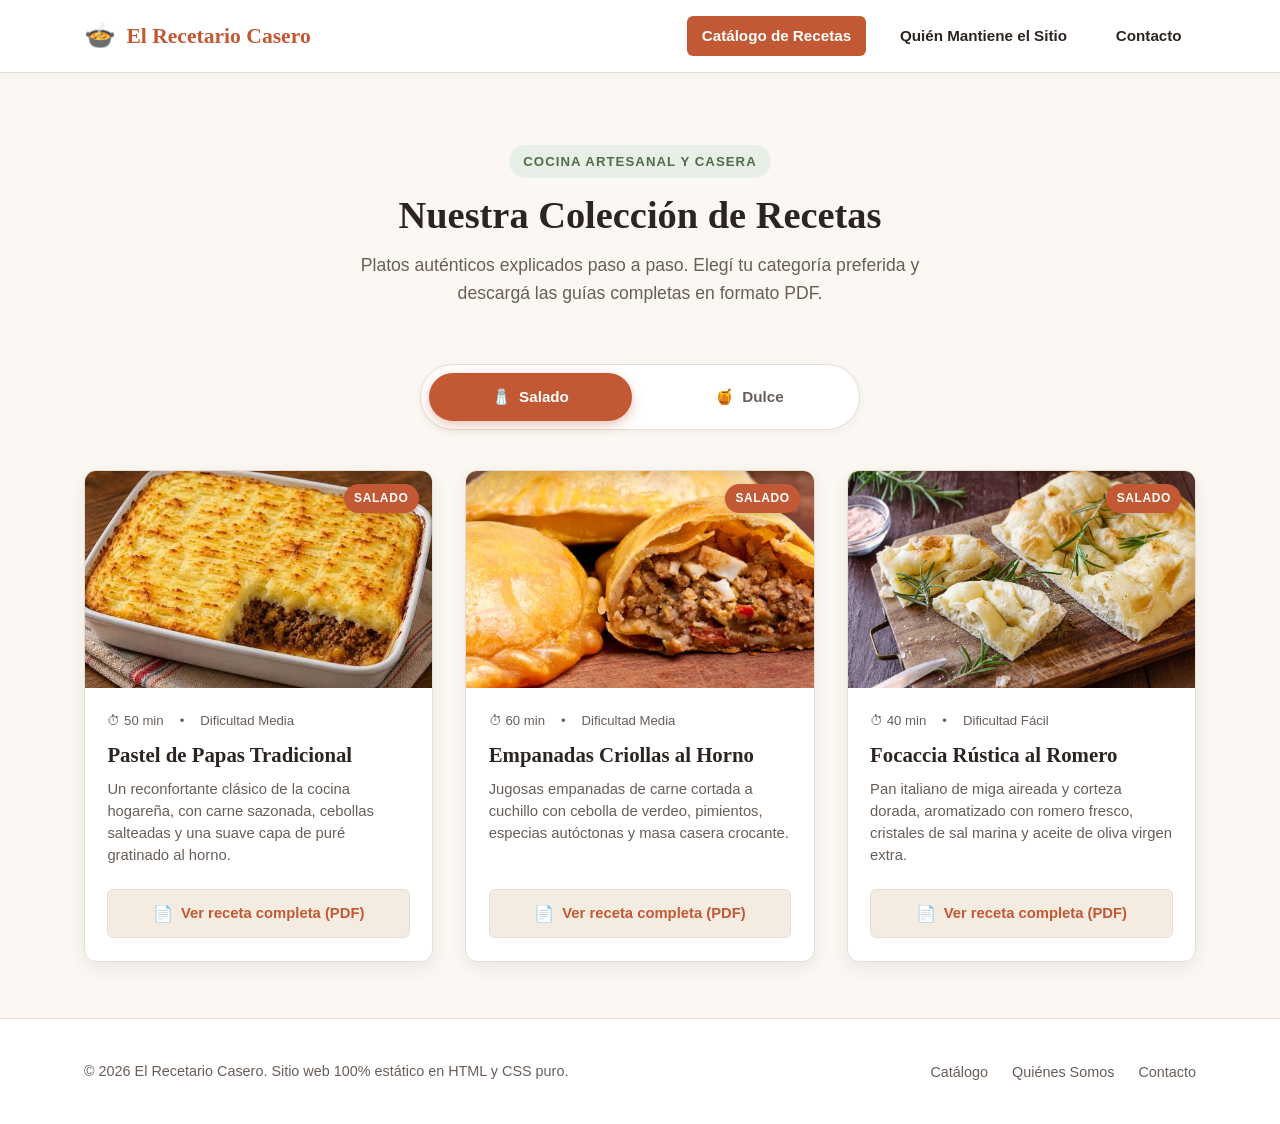
==== Actividad 1 Teoria/Antigravity/index.html @ 9c873324 "agrego pagina antigravity" ====
<!DOCTYPE html>
<html lang="es">
<head>
  <meta charset="UTF-8">
  <meta name="viewport" content="width=device-width, initial-scale=1.0">
  <title>El Recetario Casero | Catálogo de Recetas</title>
  <link rel="stylesheet" href="estilosIA.css">
</head>
<body>

  <!-- Barra de Navegación Principal -->
  <header class="cabecera-sitio">
    <div class="contenedor barra-navegacion">
      <a href="index.html" class="logo">
        <span class="logo-icono">🍲</span>
        <span>El Recetario Casero</span>
      </a>

      <!-- Mecanismo de menú responsive puro CSS sin JavaScript -->
      <input type="checkbox" id="nav-toggle" class="nav-checkbox" aria-label="Abrir menú de navegación">
      <label for="nav-toggle" class="nav-boton-hamburguesa" aria-label="Botón de menú">
        <span class="hamburguesa-linea"></span>
        <span class="hamburguesa-linea"></span>
        <span class="hamburguesa-linea"></span>
      </label>

      <ul class="menu-navegacion">
        <li><a href="index.html" class="enlace-nav activo">Catálogo de Recetas</a></li>
        <li><a href="quien-mantiene.html" class="enlace-nav">Quién Mantiene el Sitio</a></li>
        <li><a href="contacto.html" class="enlace-nav">Contacto</a></li>
      </ul>
    </div>
  </header>

  <!-- Contenido Principal -->
  <main class="contenido-principal">
    <div class="contenedor">

      <!-- Sección Hero -->
      <section class="hero">
        <span class="hero-etiqueta">Cocina Artesanal y Casera</span>
        <h1 class="hero-titulo">Nuestra Colección de Recetas</h1>
        <p class="hero-subtitulo">
          Platos auténticos explicados paso a paso. Elegí tu categoría preferida y descargá las guías completas en formato PDF.
        </p>
      </section>

      <!-- Catálogo con selector de categorías CSS puro -->
      <section class="seccion-catalogo">
        <!-- Radio inputs ocultos para controlar la categoría activa -->
        <input type="radio" name="categoria-filtro" id="radio-salado" class="filtro-radio" checked>
        <input type="radio" name="categoria-filtro" id="radio-dulce" class="filtro-radio">

        <!-- Barra de selector visual de categoría (Labels vinculados por for="") -->
        <div class="selector-categorias-barra" role="tablist" aria-label="Selector de categoría de recetas">
          <label for="radio-salado" class="filtro-etiqueta etiqueta-salado">
            <span>🧂</span> Salado
          </label>
          <label for="radio-dulce" class="filtro-etiqueta etiqueta-dulce">
            <span>🍯</span> Dulce
          </label>
        </div>

        <!-- Área de tarjetas de recetas -->
        <div class="area-recetas">

          <!-- Categoría 1: Salado -->
          <div class="grupo-recetas grupo-salado">
            <!-- Receta Salada 1 -->
            <article class="tarjeta-receta">
              <div class="tarjeta-figura">
                <img src="imagenes/salado/receta1.png" alt="Pastel de Papas Tradicional horneado" class="tarjeta-imagen">
                <span class="tarjeta-badge badge-salado">Salado</span>
              </div>
              <div class="tarjeta-cuerpo">
                <div class="tarjeta-metadatos">
                  <span>⏱ 50 min</span>
                  <span>•</span>
                  <span>Dificultad Media</span>
                </div>
                <h3 class="tarjeta-titulo">Pastel de Papas Tradicional</h3>
                <p class="tarjeta-descripcion">
                  Un reconfortante clásico de la cocina hogareña, con carne sazonada, cebollas salteadas y una suave capa de puré gratinado al horno.
                </p>
                <a href="recetarios/salado/receta1.pdf" class="boton-descarga-pdf" download="Pastel_de_Papas_Receta.pdf">
                  <span class="icono-pdf">📄</span> Ver receta completa (PDF)
                </a>
              </div>
            </article>

            <!-- Receta Salada 2 -->
            <article class="tarjeta-receta">
              <div class="tarjeta-figura">
                <img src="imagenes/salado/receta2.png" alt="Empanadas Criollas al Horno doradas" class="tarjeta-imagen">
                <span class="tarjeta-badge badge-salado">Salado</span>
              </div>
              <div class="tarjeta-cuerpo">
                <div class="tarjeta-metadatos">
                  <span>⏱ 60 min</span>
                  <span>•</span>
                  <span>Dificultad Media</span>
                </div>
                <h3 class="tarjeta-titulo">Empanadas Criollas al Horno</h3>
                <p class="tarjeta-descripcion">
                  Jugosas empanadas de carne cortada a cuchillo con cebolla de verdeo, pimientos, especias autóctonas y masa casera crocante.
                </p>
                <a href="recetarios/salado/receta2.pdf" class="boton-descarga-pdf" download="Empanadas_Criollas_Receta.pdf">
                  <span class="icono-pdf">📄</span> Ver receta completa (PDF)
                </a>
              </div>
            </article>

            <!-- Receta Salada 3 -->
            <article class="tarjeta-receta">
              <div class="tarjeta-figura">
                <img src="imagenes/salado/receta3.png" alt="Focaccia Rústica al Romero recién horneada" class="tarjeta-imagen">
                <span class="tarjeta-badge badge-salado">Salado</span>
              </div>
              <div class="tarjeta-cuerpo">
                <div class="tarjeta-metadatos">
                  <span>⏱ 40 min</span>
                  <span>•</span>
                  <span>Dificultad Fácil</span>
                </div>
                <h3 class="tarjeta-titulo">Focaccia Rústica al Romero</h3>
                <p class="tarjeta-descripcion">
                  Pan italiano de miga aireada y corteza dorada, aromatizado con romero fresco, cristales de sal marina y aceite de oliva virgen extra.
                </p>
                <a href="recetarios/salado/receta3.pdf" class="boton-descarga-pdf" download="Focaccia_Romero_Receta.pdf">
                  <span class="icono-pdf">📄</span> Ver receta completa (PDF)
                </a>
              </div>
            </article>
          </div>

          <!-- Categoría 2: Dulce -->
          <div class="grupo-recetas grupo-dulce">
            <!-- Receta Dulce 1 -->
            <article class="tarjeta-receta">
              <div class="tarjeta-figura">
                <img src="imagenes/dulce/receta1.png" alt="Tarta de Manzana Casera con canela" class="tarjeta-imagen">
                <span class="tarjeta-badge badge-dulce">Dulce</span>
              </div>
              <div class="tarjeta-cuerpo">
                <div class="tarjeta-metadatos">
                  <span>⏱ 45 min</span>
                  <span>•</span>
                  <span>Dificultad Fácil</span>
                </div>
                <h3 class="tarjeta-titulo">Tarta de Manzana Casera</h3>
                <p class="tarjeta-descripcion">
                  Base quebrada crujiente rellena con láminas de manzana tierna, perfumada con canela en polvo y un suave brillo de almíbar.
                </p>
                <a href="recetarios/dulce/receta1.pdf" class="boton-descarga-pdf" download="Tarta_de_Manzana_Receta.pdf">
                  <span class="icono-pdf">📄</span> Ver receta completa (PDF)
                </a>
              </div>
            </article>

            <!-- Receta Dulce 2 -->
            <article class="tarjeta-receta">
              <div class="tarjeta-figura">
                <img src="imagenes/dulce/receta2.png" alt="Volcán de Chocolate Belga fundente" class="tarjeta-imagen">
                <span class="tarjeta-badge badge-dulce">Dulce</span>
              </div>
              <div class="tarjeta-cuerpo">
                <div class="tarjeta-metadatos">
                  <span>⏱ 25 min</span>
                  <span>•</span>
                  <span>Dificultad Alta</span>
                </div>
                <h3 class="tarjeta-titulo">Volcán de Chocolate Belga</h3>
                <p class="tarjeta-descripcion">
                  Postre gourmet de exterior esponjoso y centro líquido tibio de chocolate amargo 70%. El deleite definitivo para los amantes del cacao.
                </p>
                <a href="recetarios/dulce/receta2.pdf" class="boton-descarga-pdf" download="Volcan_de_Chocolate_Receta.pdf">
                  <span class="icono-pdf">📄</span> Ver receta completa (PDF)
                </a>
              </div>
            </article>

            <!-- Receta Dulce 3 -->
            <article class="tarjeta-receta">
              <div class="tarjeta-figura">
                <img src="imagenes/dulce/receta3.png" alt="Alfajores Clásicos de Maicena con dulce de leche" class="tarjeta-imagen">
                <span class="tarjeta-badge badge-dulce">Dulce</span>
              </div>
              <div class="tarjeta-cuerpo">
                <div class="tarjeta-metadatos">
                  <span>⏱ 35 min</span>
                  <span>•</span>
                  <span>Dificultad Fácil</span>
                </div>
                <h3 class="tarjeta-titulo">Alfajores Clásicos de Maicena</h3>
                <p class="tarjeta-descripcion">
                  Tapas suaves que se deshacen en la boca, unidas por una generosa porción de dulce de leche repostero y rebozadas en coco rallado.
                </p>
                <a href="recetarios/dulce/receta3.pdf" class="boton-descarga-pdf" download="Alfajores_Maicena_Receta.pdf">
                  <span class="icono-pdf">📄</span> Ver receta completa (PDF)
                </a>
              </div>
            </article>
          </div>

        </div>
      </section>

    </div>
  </main>

  <!-- Pie de Página -->
  <footer class="pie-pagina">
    <div class="contenedor pie-contenido">
      <p class="pie-texto">&copy; 2026 El Recetario Casero. Sitio web 100% estático en HTML y CSS puro.</p>
      <ul class="pie-enlaces">
        <li><a href="index.html">Catálogo</a></li>
        <li><a href="quien-mantiene.html">Quiénes Somos</a></li>
        <li><a href="contacto.html">Contacto</a></li>
      </ul>
    </div>
  </footer>

</body>
</html>
---- Actividad 1 Teoria/Antigravity/estilosIA.css ----
/* ==========================================================================
   estilosIA.css
   Hoja de estilos centralizada para el sitio web estático "El Recetario Casero"
   Diseño cálido, accesible, 100% responsivo y sin JavaScript.
   ========================================================================== */

/* --------------------------------------------------------------------------
   1. Variables y Paleta de Colores Gastronómica
   -------------------------------------------------------------------------- */
:root {
  /* Paleta cálida de cocina */
  --color-primario: #C25934;        /* Terracota cálido */
  --color-primario-hover: #A34320;  /* Terracota oscuro */
  --color-secundario: #4F6D48;      /* Verde oliva campestre */
  --color-secundario-hover: #3A5435;/* Verde oliva oscuro */
  --color-acento: #D9822B;          /* Ocre dorado */
  
  /* Tonos neutros y fondos */
  --color-fondo: #FBF8F3;           /* Crema suave y cálido */
  --color-superficie: #FFFFFF;      /* Blanco puro para tarjetas */
  --color-superficie-alt: #F4ECE1;  /* Crema tostado para contrastes */
  
  /* Textos y bordes */
  --color-texto: #2C2420;           /* Café carbón para texto principal */
  --color-texto-suave: #695E57;     /* Tono tierra medio para descripciones */
  --color-borde: #E7DDD2;           /* Tono tierra suave para bordes */
  --color-borde-fuerte: #D1C0AF;    /* Borde más marcado */
  
  /* Sombras suaves */
  --sombra-sutil: 0 2px 8px rgba(44, 36, 32, 0.05);
  --sombra-tarjeta: 0 6px 18px rgba(44, 36, 32, 0.08);
  --sombra-hover: 0 10px 25px rgba(44, 36, 32, 0.13);
  
  /* Tipografías seguras del sistema */
  --fuente-titulos: Georgia, 'Times New Roman', Cambria, serif;
  --fuente-cuerpo: 'Segoe UI', -apple-system, BlinkMacSystemFont, Roboto, Helvetica, Arial, sans-serif;
  
  /* Bordes redondeados */
  --radio-pequeno: 6px;
  --radio-medio: 12px;
  --radio-grande: 20px;
  --radio-redondo: 9999px;
  
  /* Transiciones */
  --transicion-rapida: 0.2s ease;
  --transicion-media: 0.35s ease;
}

/* --------------------------------------------------------------------------
   2. Reseteo y Estilos Base
   -------------------------------------------------------------------------- */
*, *::before, *::after {
  box-sizing: border-box;
  margin: 0;
  padding: 0;
}

html {
  font-size: 16px;
  scroll-behavior: smooth;
}

body {
  font-family: var(--fuente-cuerpo);
  background-color: var(--color-fondo);
  color: var(--color-texto);
  line-height: 1.6;
  min-height: 100vh;
  display: flex;
  flex-direction: column;
}

img {
  max-width: 100%;
  height: auto;
  display: block;
}

a {
  color: var(--color-primario);
  text-decoration: none;
  transition: color var(--transicion-rapida);
}

a:hover, a:focus {
  color: var(--color-primario-hover);
}

/* --------------------------------------------------------------------------
   3. Contenedores y Estructura Principal
   -------------------------------------------------------------------------- */
.contenedor {
  width: 100%;
  max-width: 1160px;
  margin-left: auto;
  margin-right: auto;
  padding-left: 1.5rem;
  padding-right: 1.5rem;
}

.contenido-principal {
  flex: 1 0 auto;
  padding-top: 2rem;
  padding-bottom: 3.5rem;
}

/* --------------------------------------------------------------------------
   4. Barra de Navegación Responsiva (CSS Puro sin JS)
   -------------------------------------------------------------------------- */
.cabecera-sitio {
  background-color: var(--color-superficie);
  border-bottom: 1px solid var(--color-borde);
  position: sticky;
  top: 0;
  z-index: 1000;
  box-shadow: var(--sombra-sutil);
}

.barra-navegacion {
  display: flex;
  align-items: center;
  justify-content: space-between;
  padding-top: 1rem;
  padding-bottom: 1rem;
}

/* Logo de marca */
.logo {
  display: flex;
  align-items: center;
  gap: 0.65rem;
  font-family: var(--fuente-titulos);
  font-size: 1.35rem;
  font-weight: 700;
  color: var(--color-primario);
}

.logo:hover {
  color: var(--color-primario-hover);
}

.logo-icono {
  font-size: 1.6rem;
  line-height: 1;
}

/* Menú de enlaces */
.menu-navegacion {
  display: flex;
  list-style: none;
  align-items: center;
  gap: 1.25rem;
}

.enlace-nav {
  display: inline-block;
  font-size: 0.95rem;
  font-weight: 600;
  color: var(--color-texto);
  padding: 0.5rem 0.9rem;
  border-radius: var(--radio-pequeno);
  transition: background-color var(--transicion-rapida), color var(--transicion-rapida);
}

.enlace-nav:hover {
  background-color: var(--color-superficie-alt);
  color: var(--color-primario);
}

.enlace-nav.activo {
  background-color: var(--color-primario);
  color: #FFFFFF;
}

/* Input checkbox oculto para menú hamburguesa móvil */
.nav-checkbox {
  position: absolute;
  top: -9999px;
  left: -9999px;
  opacity: 0;
  pointer-events: none;
}

/* Botón hamburguesa visible solo en pantallas pequeñas */
.nav-boton-hamburguesa {
  display: none;
  cursor: pointer;
  padding: 0.5rem;
  flex-direction: column;
  justify-content: space-between;
  width: 2.2rem;
  height: 1.7rem;
  border-radius: var(--radio-pequeno);
}

.hamburguesa-linea {
  display: block;
  height: 3px;
  width: 100%;
  background-color: var(--color-texto);
  border-radius: 2px;
  transition: transform var(--transicion-media), opacity var(--transicion-media);
}

/* --------------------------------------------------------------------------
   5. Hero / Encabezado de Página
   -------------------------------------------------------------------------- */
.hero {
  text-align: center;
  padding: 2.5rem 1rem 1.5rem;
  margin-bottom: 2rem;
}

.hero-etiqueta {
  display: inline-block;
  font-size: 0.825rem;
  font-weight: 700;
  letter-spacing: 0.08em;
  text-transform: uppercase;
  color: var(--color-secundario);
  background-color: #E8EFE6;
  padding: 0.35rem 0.9rem;
  border-radius: var(--radio-redondo);
  margin-bottom: 0.85rem;
}

.hero-titulo {
  font-family: var(--fuente-titulos);
  font-size: 2.4rem;
  font-weight: 700;
  color: var(--color-texto);
  margin-bottom: 0.75rem;
  line-height: 1.25;
}

.hero-subtitulo {
  font-size: 1.1rem;
  color: var(--color-texto-suave);
  max-width: 620px;
  margin-left: auto;
  margin-right: auto;
}

/* --------------------------------------------------------------------------
   6. Selector de Categorías Estático (CSS PURO con Radio + :checked)
   -------------------------------------------------------------------------- */
.seccion-catalogo {
  margin-top: 1rem;
}

/* Ocultamos los radio inputs de forma accesible para la pantalla */
.filtro-radio {
  position: absolute;
  top: -9999px;
  left: -9999px;
  opacity: 0;
  pointer-events: none;
}

/* Barra que contiene las etiquetas/botones de filtro */
.selector-categorias-barra {
  display: flex;
  justify-content: center;
  align-items: center;
  gap: 1rem;
  margin-bottom: 2.5rem;
  padding: 0.5rem;
  background-color: var(--color-superficie);
  border: 1px solid var(--color-borde);
  border-radius: var(--radio-redondo);
  max-width: 440px;
  margin-left: auto;
  margin-right: auto;
  box-shadow: var(--sombra-sutil);
}

.filtro-etiqueta {
  flex: 1;
  text-align: center;
  display: inline-flex;
  align-items: center;
  justify-content: center;
  gap: 0.5rem;
  padding: 0.75rem 1.4rem;
  font-size: 0.95rem;
  font-weight: 600;
  color: var(--color-texto-suave);
  background-color: transparent;
  border-radius: var(--radio-redondo);
  cursor: pointer;
  user-select: none;
  transition: all var(--transicion-media);
}

.filtro-etiqueta:hover {
  color: var(--color-primario);
  background-color: var(--color-superficie-alt);
}

/* Estado activo según radio button :checked mediante combinador hermano (~) */
#radio-salado:checked ~ .selector-categorias-barra .etiqueta-salado {
  background-color: var(--color-primario);
  color: #FFFFFF;
  box-shadow: 0 4px 12px rgba(194, 89, 52, 0.35);
}

#radio-dulce:checked ~ .selector-categorias-barra .etiqueta-dulce {
  background-color: var(--color-primario);
  color: #FFFFFF;
  box-shadow: 0 4px 12px rgba(194, 89, 52, 0.35);
}

/* Visibilidad de los grupos de recetas según el radio :checked */
#radio-salado:checked ~ .area-recetas .grupo-salado {
  display: grid;
  animation: aparecerRecetas 0.4s ease forwards;
}

#radio-salado:checked ~ .area-recetas .grupo-dulce {
  display: none;
}

#radio-dulce:checked ~ .area-recetas .grupo-salado {
  display: none;
}

#radio-dulce:checked ~ .area-recetas .grupo-dulce {
  display: grid;
  animation: aparecerRecetas 0.4s ease forwards;
}

@keyframes aparecerRecetas {
  from {
    opacity: 0;
    transform: translateY(8px);
  }
  to {
    opacity: 1;
    transform: translateY(0);
  }
}

/* --------------------------------------------------------------------------
   7. Grilla y Tarjetas de Recetas
   -------------------------------------------------------------------------- */
.grupo-recetas {
  display: grid;
  grid-template-columns: repeat(3, 1fr);
  gap: 2rem;
}

.tarjeta-receta {
  background-color: var(--color-superficie);
  border: 1px solid var(--color-borde);
  border-radius: var(--radio-medio);
  overflow: hidden;
  box-shadow: var(--sombra-tarjeta);
  display: flex;
  flex-direction: column;
  transition: transform var(--transicion-media), box-shadow var(--transicion-media), border-color var(--transicion-media);
}

.tarjeta-receta:hover {
  transform: translateY(-5px);
  box-shadow: var(--sombra-hover);
  border-color: var(--color-borde-fuerte);
}

/* Cabecera de la tarjeta con imagen */
.tarjeta-figura {
  position: relative;
  width: 100%;
  aspect-ratio: 16 / 10;
  overflow: hidden;
  background-color: var(--color-superficie-alt);
}

.tarjeta-imagen {
  width: 100%;
  height: 100%;
  object-fit: cover;
  transition: transform var(--transicion-media);
}

.tarjeta-receta:hover .tarjeta-imagen {
  transform: scale(1.04);
}

.tarjeta-badge {
  position: absolute;
  top: 0.85rem;
  right: 0.85rem;
  font-size: 0.75rem;
  font-weight: 700;
  text-transform: uppercase;
  letter-spacing: 0.05em;
  padding: 0.3rem 0.65rem;
  border-radius: var(--radio-redondo);
  box-shadow: 0 2px 6px rgba(0,0,0,0.15);
}

.badge-salado {
  background-color: var(--color-primario);
  color: #FFFFFF;
}

.badge-dulce {
  background-color: var(--color-secundario);
  color: #FFFFFF;
}

/* Contenido de la tarjeta */
.tarjeta-cuerpo {
  padding: 1.4rem;
  display: flex;
  flex-direction: column;
  flex-grow: 1;
}

.tarjeta-metadatos {
  display: flex;
  align-items: center;
  gap: 1rem;
  font-size: 0.825rem;
  color: var(--color-texto-suave);
  margin-bottom: 0.6rem;
}

.tarjeta-titulo {
  font-family: var(--fuente-titulos);
  font-size: 1.3rem;
  font-weight: 700;
  color: var(--color-texto);
  line-height: 1.3;
  margin-bottom: 0.6rem;
}

.tarjeta-descripcion {
  font-size: 0.925rem;
  color: var(--color-texto-suave);
  margin-bottom: 1.4rem;
  flex-grow: 1;
  line-height: 1.5;
}

/* Enlace a PDF con atributo download */
.boton-descarga-pdf {
  display: inline-flex;
  align-items: center;
  justify-content: center;
  gap: 0.5rem;
  width: 100%;
  padding: 0.75rem 1rem;
  background-color: var(--color-superficie-alt);
  color: var(--color-primario);
  border: 1px solid var(--color-borde);
  border-radius: var(--radio-pequeno);
  font-size: 0.925rem;
  font-weight: 600;
  text-align: center;
  transition: all var(--transicion-rapida);
}

.boton-descarga-pdf:hover {
  background-color: var(--color-primario);
  border-color: var(--color-primario);
  color: #FFFFFF;
}

.icono-pdf {
  font-size: 1rem;
  line-height: 1;
}

/* --------------------------------------------------------------------------
   8. Página: Quién Mantiene el Sitio (quien-mantiene.html)
   -------------------------------------------------------------------------- */
.perfil-contenedor {
  background-color: var(--color-superficie);
  border: 1px solid var(--color-borde);
  border-radius: var(--radio-grande);
  padding: 3rem;
  box-shadow: var(--sombra-tarjeta);
  max-width: 880px;
  margin-left: auto;
  margin-right: auto;
}

.perfil-cabecera {
  display: flex;
  align-items: center;
  gap: 2.2rem;
  margin-bottom: 2.5rem;
  padding-bottom: 2rem;
  border-bottom: 1px solid var(--color-borde);
}

.perfil-avatar-recuadro {
  width: 130px;
  height: 130px;
  min-width: 130px;
  border-radius: 50%;
  background: linear-gradient(135deg, var(--color-primario), var(--color-acento));
  display: flex;
  align-items: center;
  justify-content: center;
  font-size: 4rem;
  color: #FFFFFF;
  box-shadow: var(--sombra-tarjeta);
  border: 4px solid var(--color-superficie-alt);
}

.perfil-datos h2 {
  font-family: var(--fuente-titulos);
  font-size: 1.85rem;
  color: var(--color-texto);
  margin-bottom: 0.35rem;
}

.perfil-rol {
  font-size: 1.05rem;
  font-weight: 600;
  color: var(--color-secundario);
  margin-bottom: 0.75rem;
}

.perfil-tags {
  display: flex;
  flex-wrap: wrap;
  gap: 0.5rem;
}

.perfil-tag {
  font-size: 0.8rem;
  background-color: var(--color-superficie-alt);
  color: var(--color-texto-suave);
  padding: 0.25rem 0.65rem;
  border-radius: var(--radio-redondo);
  border: 1px solid var(--color-borde);
}

.perfil-bloque {
  margin-bottom: 2rem;
}

.perfil-bloque:last-child {
  margin-bottom: 0;
}

.perfil-bloque h3 {
  font-family: var(--fuente-titulos);
  font-size: 1.3rem;
  color: var(--color-texto);
  margin-bottom: 0.75rem;
  display: flex;
  align-items: center;
  gap: 0.5rem;
}

.perfil-bloque p {
  color: var(--color-texto-suave);
  line-height: 1.7;
  margin-bottom: 0.75rem;
}

.perfil-contacto-items {
  list-style: none;
  display: grid;
  grid-template-columns: repeat(2, 1fr);
  gap: 1rem;
  margin-top: 1rem;
}

.perfil-item-contacto {
  background-color: var(--color-superficie-alt);
  padding: 0.85rem 1.15rem;
  border-radius: var(--radio-pequeno);
  border: 1px solid var(--color-borde);
  display: flex;
  flex-direction: column;
}

.perfil-item-contacto strong {
  font-size: 0.8rem;
  text-transform: uppercase;
  color: var(--color-texto-suave);
  margin-bottom: 0.2rem;
}

.perfil-item-contacto span, .perfil-item-contacto a {
  font-size: 0.95rem;
  font-weight: 600;
}

/* --------------------------------------------------------------------------
   9. Página: Contacto (contacto.html)
   -------------------------------------------------------------------------- */
.contacto-grid {
  display: grid;
  grid-template-columns: 1.2fr 0.8fr;
  gap: 2.5rem;
  max-width: 960px;
  margin-left: auto;
  margin-right: auto;
}

.formulario-contenedor {
  background-color: var(--color-superficie);
  border: 1px solid var(--color-borde);
  border-radius: var(--radio-grande);
  padding: 2.5rem;
  box-shadow: var(--sombra-tarjeta);
}

.formulario-encabezado {
  margin-bottom: 1.75rem;
}

.formulario-encabezado h2 {
  font-family: var(--fuente-titulos);
  font-size: 1.6rem;
  color: var(--color-texto);
  margin-bottom: 0.4rem;
}

.formulario-encabezado p {
  font-size: 0.95rem;
  color: var(--color-texto-suave);
}

.formulario-grupo {
  margin-bottom: 1.35rem;
}

.formulario-etiqueta {
  display: block;
  font-size: 0.875rem;
  font-weight: 600;
  color: var(--color-texto);
  margin-bottom: 0.4rem;
}

.formulario-input,
.formulario-textarea {
  width: 100%;
  padding: 0.8rem 1rem;
  font-family: var(--fuente-cuerpo);
  font-size: 0.95rem;
  color: var(--color-texto);
  background-color: #FFFFFF;
  border: 1px solid var(--color-borde-fuerte);
  border-radius: var(--radio-pequeno);
  transition: border-color var(--transicion-rapida), box-shadow var(--transicion-rapida);
}

.formulario-input:focus,
.formulario-textarea:focus {
  outline: none;
  border-color: var(--color-primario);
  box-shadow: 0 0 0 3px rgba(194, 89, 52, 0.15);
}

.formulario-textarea {
  resize: vertical;
  min-height: 120px;
}

.formulario-boton {
  display: inline-flex;
  align-items: center;
  justify-content: center;
  gap: 0.5rem;
  width: 100%;
  padding: 0.9rem 1.5rem;
  background-color: var(--color-primario);
  color: #FFFFFF;
  border: none;
  border-radius: var(--radio-pequeno);
  font-family: var(--fuente-cuerpo);
  font-size: 1rem;
  font-weight: 600;
  cursor: pointer;
  box-shadow: 0 4px 12px rgba(194, 89, 52, 0.25);
  transition: background-color var(--transicion-rapida), transform var(--transicion-rapida);
}

.formulario-boton:hover {
  background-color: var(--color-primario-hover);
  transform: translateY(-2px);
}

.contacto-info-lateral {
  background-color: var(--color-superficie);
  border: 1px solid var(--color-borde);
  border-radius: var(--radio-grande);
  padding: 2.5rem;
  box-shadow: var(--sombra-tarjeta);
  height: fit-content;
}

.info-bloque {
  margin-bottom: 1.8rem;
}

.info-bloque:last-child {
  margin-bottom: 0;
}

.info-bloque h3 {
  font-family: var(--fuente-titulos);
  font-size: 1.2rem;
  color: var(--color-texto);
  margin-bottom: 0.6rem;
  display: flex;
  align-items: center;
  gap: 0.5rem;
}

.info-bloque p {
  font-size: 0.925rem;
  color: var(--color-texto-suave);
  line-height: 1.6;
}

/* --------------------------------------------------------------------------
   10. Pie de Página (Footer)
   -------------------------------------------------------------------------- */
.pie-pagina {
  background-color: var(--color-superficie);
  border-top: 1px solid var(--color-borde);
  padding: 2.5rem 0;
  margin-top: auto;
}

.pie-contenido {
  display: flex;
  align-items: center;
  justify-content: space-between;
  flex-wrap: wrap;
  gap: 1.5rem;
}

.pie-texto {
  font-size: 0.9rem;
  color: var(--color-texto-suave);
}

.pie-enlaces {
  display: flex;
  list-style: none;
  gap: 1.5rem;
}

.pie-enlaces a {
  font-size: 0.9rem;
  font-weight: 500;
  color: var(--color-texto-suave);
}

.pie-enlaces a:hover {
  color: var(--color-primario);
}

/* --------------------------------------------------------------------------
   11. Responsividad y Media Queries (Breakpoints)
   -------------------------------------------------------------------------- */

/* Breakpoint 1: Tablets y Pantallas Medianas (<= 992px) */
@media (max-width: 992px) {
  .grupo-recetas {
    grid-template-columns: repeat(2, 1fr);
    gap: 1.5rem;
  }
  
  .contacto-grid {
    grid-template-columns: 1fr;
    gap: 2rem;
  }
  
  .perfil-contenedor {
    padding: 2rem;
  }
}

/* Breakpoint 2: Dispositivos Móviles (<= 768px) */
@media (max-width: 768px) {
  .hero-titulo {
    font-size: 1.9rem;
  }

  .hero-subtitulo {
    font-size: 1rem;
  }

  /* Menú Hamburguesa Responsivo sin JS */
  .nav-boton-hamburguesa {
    display: flex;
  }

  .menu-navegacion {
    position: absolute;
    top: 100%;
    left: 0;
    width: 100%;
    background-color: var(--color-superficie);
    border-bottom: 2px solid var(--color-borde);
    flex-direction: column;
    align-items: stretch;
    gap: 0;
    padding: 0;
    max-height: 0;
    overflow: hidden;
    opacity: 0;
    box-shadow: 0 10px 15px rgba(0,0,0,0.06);
    transition: max-height var(--transicion-media), opacity var(--transicion-media), padding var(--transicion-media);
  }

  .menu-navegacion li {
    border-bottom: 1px solid var(--color-borde);
  }

  .menu-navegacion li:last-child {
    border-bottom: none;
  }

  .enlace-nav {
    display: block;
    padding: 1rem 1.5rem;
    border-radius: 0;
  }

  /* Al marcar el checkbox, mostramos el menú móvil */
  .nav-checkbox:checked ~ .menu-navegacion {
    max-height: 250px;
    opacity: 1;
    padding: 0.5rem 0;
  }

  /* Animación de las barras del botón hamburguesa */
  .nav-checkbox:checked ~ .nav-boton-hamburguesa .hamburguesa-linea:nth-child(1) {
    transform: translateY(7px) rotate(45deg);
  }

  .nav-checkbox:checked ~ .nav-boton-hamburguesa .hamburguesa-linea:nth-child(2) {
    opacity: 0;
  }

  .nav-checkbox:checked ~ .nav-boton-hamburguesa .hamburguesa-linea:nth-child(3) {
    transform: translateY(-7px) rotate(-45deg);
  }

  /* Quién mantiene en móvil */
  .perfil-cabecera {
    flex-direction: column;
    text-align: center;
    gap: 1.2rem;
  }

  .perfil-contacto-items {
    grid-template-columns: 1fr;
  }

  .pie-contenido {
    flex-direction: column;
    text-align: center;
  }

  .pie-enlaces {
    justify-content: center;
  }
}

/* Breakpoint 3: Pantallas Móviles Pequeñas (<= 520px) */
@media (max-width: 520px) {
  .grupo-recetas {
    grid-template-columns: 1fr;
  }

  .selector-categorias-barra {
    flex-direction: column;
    border-radius: var(--radio-medio);
    gap: 0.5rem;
    width: 100%;
  }

  .filtro-etiqueta {
    width: 100%;
    border-radius: var(--radio-pequeno);
  }

  .formulario-contenedor,
  .contacto-info-lateral,
  .perfil-contenedor {
    padding: 1.5rem 1.2rem;
  }
}
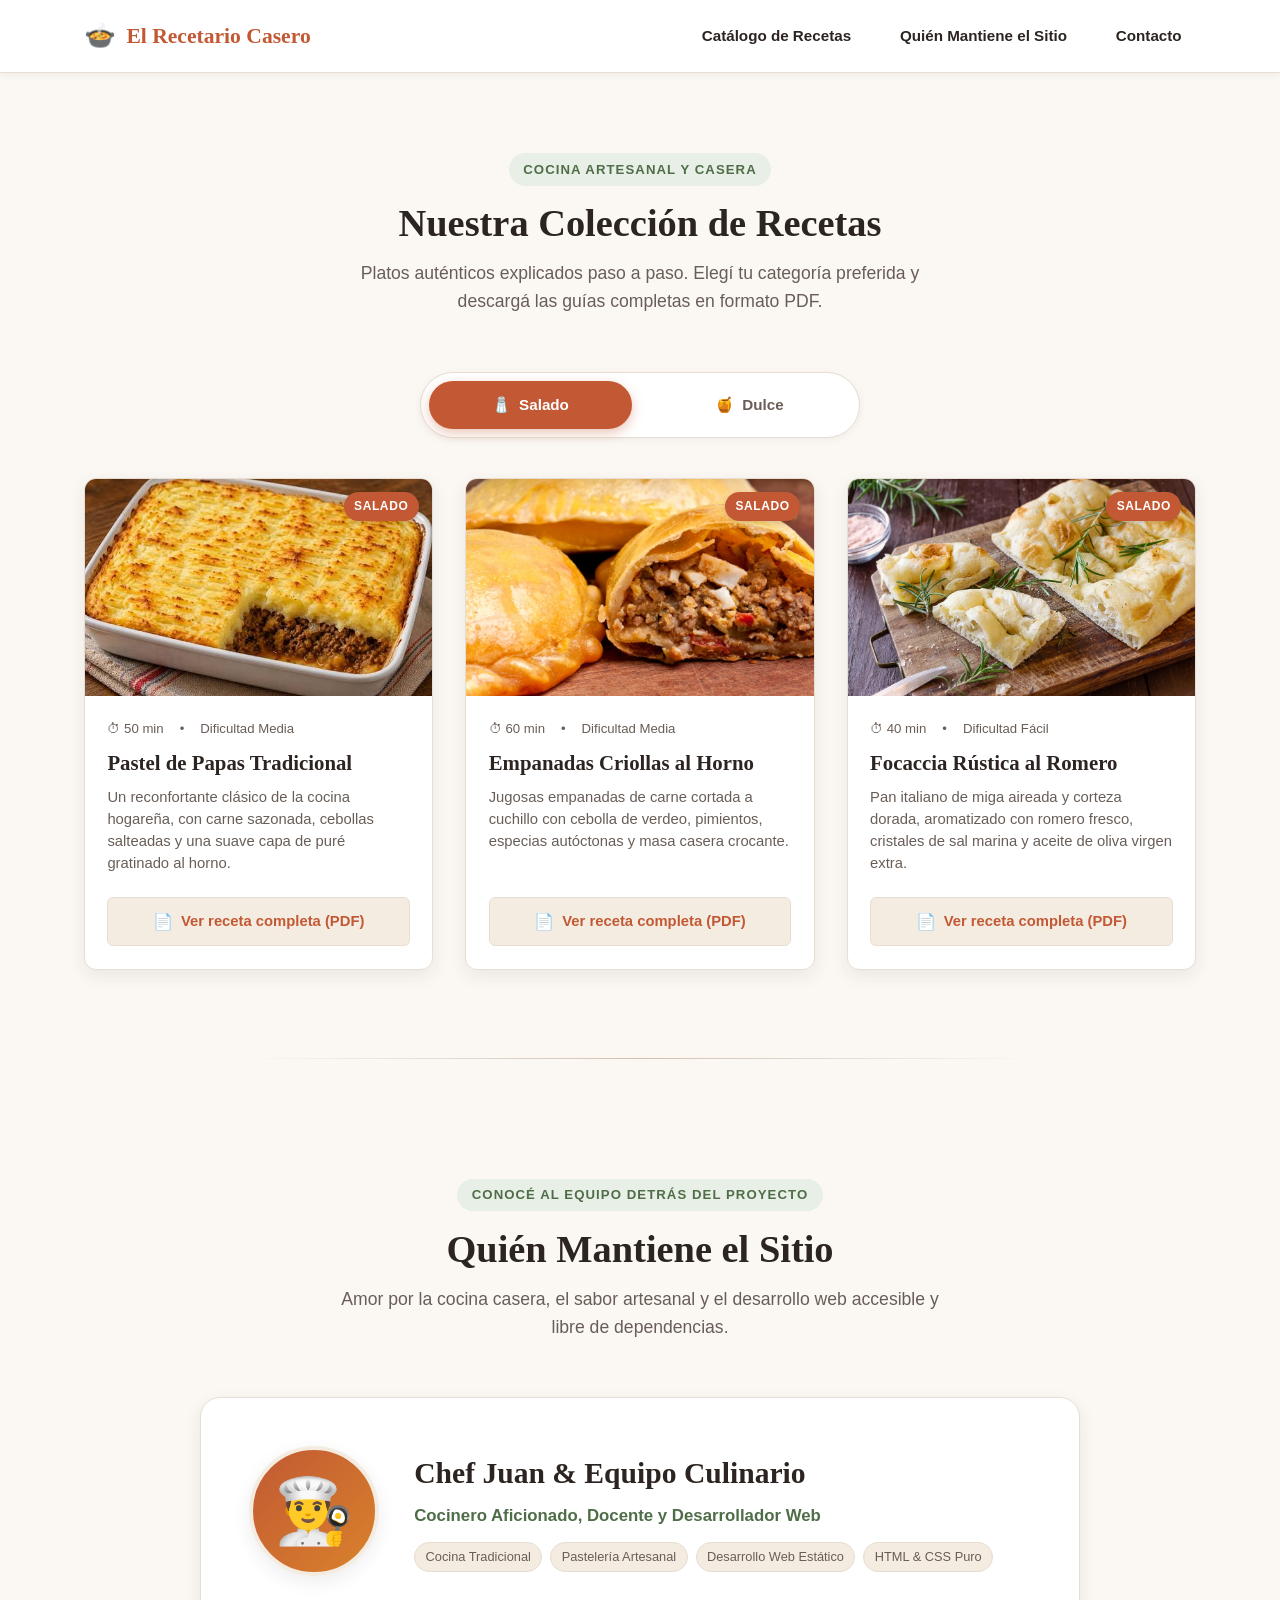
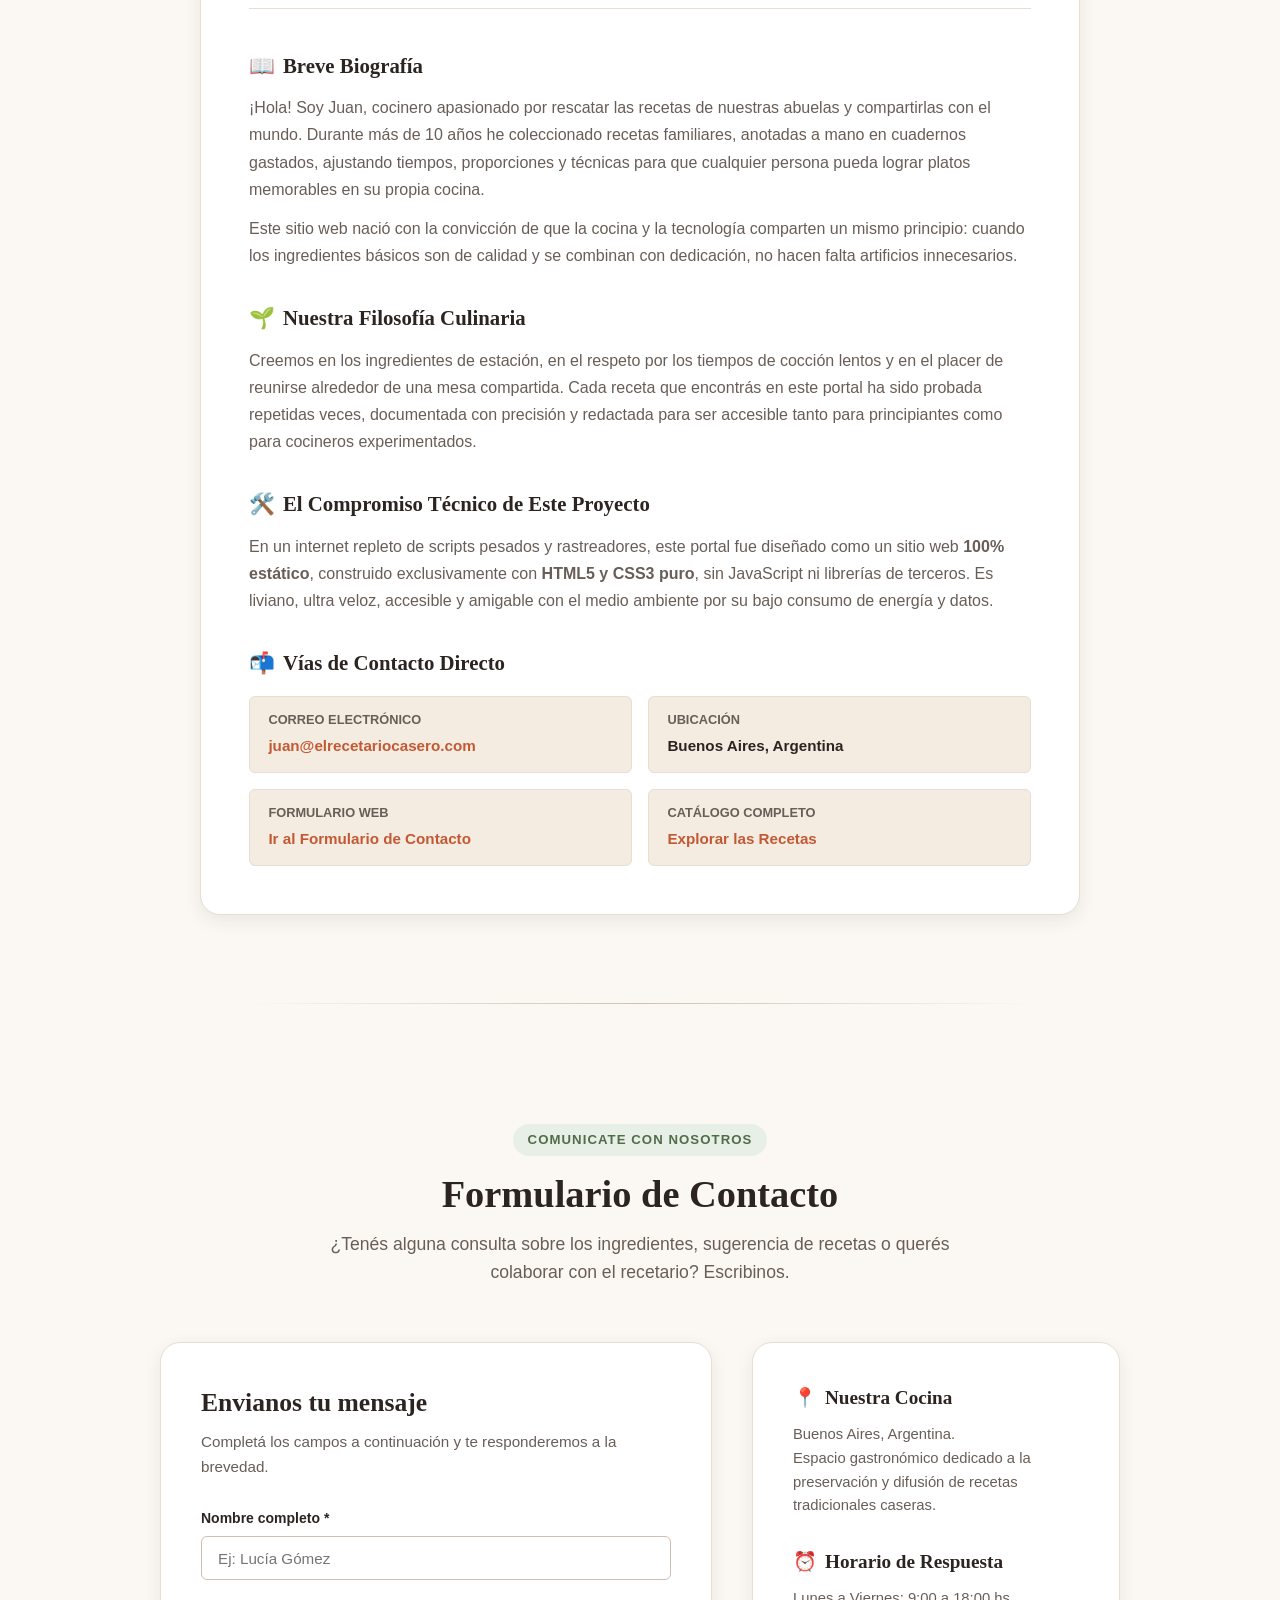
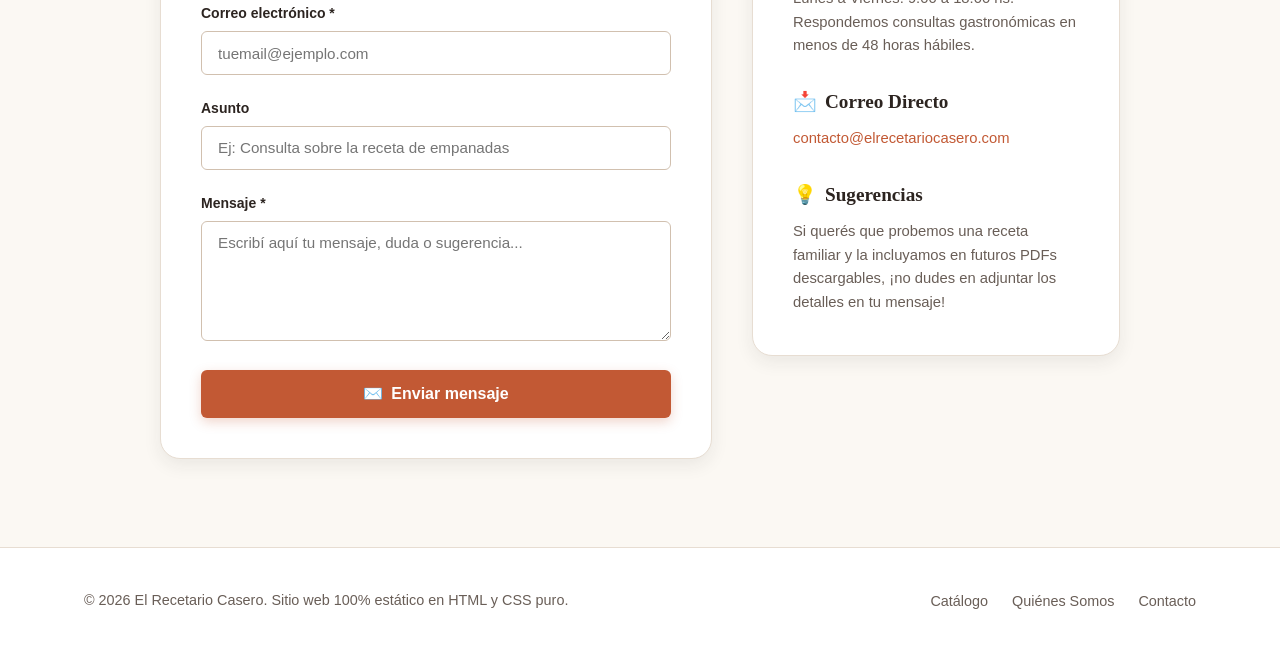
==== commit f96befad: "unifico los html de antigravity" ====
--- a/Actividad 1 Teoria/Antigravity/index.html
+++ b/Actividad 1 Teoria/Antigravity/index.html
@@ -3,7 +3,7 @@
 <head>
   <meta charset="UTF-8">
   <meta name="viewport" content="width=device-width, initial-scale=1.0">
-  <title>El Recetario Casero | Catálogo de Recetas</title>
+  <title>El Recetario Casero | Recetas, Quiénes Somos y Contacto</title>
   <link rel="stylesheet" href="estilosIA.css">
 </head>
 <body>
@@ -11,7 +11,7 @@
   <!-- Barra de Navegación Principal -->
   <header class="cabecera-sitio">
     <div class="contenedor barra-navegacion">
-      <a href="index.html" class="logo">
+      <a href="#recetas" class="logo">
         <span class="logo-icono">🍲</span>
         <span>El Recetario Casero</span>
       </a>
@@ -25,9 +25,9 @@
       </label>
 
       <ul class="menu-navegacion">
-        <li><a href="index.html" class="enlace-nav activo">Catálogo de Recetas</a></li>
-        <li><a href="quien-mantiene.html" class="enlace-nav">Quién Mantiene el Sitio</a></li>
-        <li><a href="contacto.html" class="enlace-nav">Contacto</a></li>
+        <li><a href="#recetas" class="enlace-nav">Catálogo de Recetas</a></li>
+        <li><a href="#quien-mantiene" class="enlace-nav">Quién Mantiene el Sitio</a></li>
+        <li><a href="#contacto" class="enlace-nav">Contacto</a></li>
       </ul>
     </div>
   </header>
@@ -36,172 +36,336 @@
   <main class="contenido-principal">
     <div class="contenedor">
 
-      <!-- Sección Hero -->
-      <section class="hero">
-        <span class="hero-etiqueta">Cocina Artesanal y Casera</span>
-        <h1 class="hero-titulo">Nuestra Colección de Recetas</h1>
-        <p class="hero-subtitulo">
-          Platos auténticos explicados paso a paso. Elegí tu categoría preferida y descargá las guías completas en formato PDF.
-        </p>
+      <!-- ==================================================================
+           SECCIÓN 1: CATÁLOGO DE RECETAS
+           ================================================================== -->
+      <section id="recetas" class="seccion-pagina">
+        <!-- Encabezado de la Sección -->
+        <div class="hero">
+          <span class="hero-etiqueta">Cocina Artesanal y Casera</span>
+          <h1 class="hero-titulo">Nuestra Colección de Recetas</h1>
+          <p class="hero-subtitulo">
+            Platos auténticos explicados paso a paso. Elegí tu categoría preferida y descargá las guías completas en formato PDF.
+          </p>
+        </div>
+
+        <!-- Catálogo con selector de categorías CSS puro -->
+        <div class="seccion-catalogo">
+          <!-- Radio inputs ocultos para controlar la categoría activa -->
+          <input type="radio" name="categoria-filtro" id="radio-salado" class="filtro-radio" checked>
+          <input type="radio" name="categoria-filtro" id="radio-dulce" class="filtro-radio">
+
+          <!-- Barra de selector visual de categoría (Labels vinculados por for="") -->
+          <div class="selector-categorias-barra" role="tablist" aria-label="Selector de categoría de recetas">
+            <label for="radio-salado" class="filtro-etiqueta etiqueta-salado">
+              <span>🧂</span> Salado
+            </label>
+            <label for="radio-dulce" class="filtro-etiqueta etiqueta-dulce">
+              <span>🍯</span> Dulce
+            </label>
+          </div>
+
+          <!-- Área de tarjetas de recetas -->
+          <div class="area-recetas">
+
+            <!-- Categoría 1: Salado -->
+            <div class="grupo-recetas grupo-salado">
+              <!-- Receta Salada 1 -->
+              <article class="tarjeta-receta">
+                <div class="tarjeta-figura">
+                  <img src="imagenes/salado/receta1.png" alt="Pastel de Papas Tradicional horneado" class="tarjeta-imagen">
+                  <span class="tarjeta-badge badge-salado">Salado</span>
+                </div>
+                <div class="tarjeta-cuerpo">
+                  <div class="tarjeta-metadatos">
+                    <span>⏱ 50 min</span>
+                    <span>•</span>
+                    <span>Dificultad Media</span>
+                  </div>
+                  <h3 class="tarjeta-titulo">Pastel de Papas Tradicional</h3>
+                  <p class="tarjeta-descripcion">
+                    Un reconfortante clásico de la cocina hogareña, con carne sazonada, cebollas salteadas y una suave capa de puré gratinado al horno.
+                  </p>
+                  <a href="recetarios/salado/receta1.pdf" class="boton-descarga-pdf" download="Pastel_de_Papas_Receta.pdf">
+                    <span class="icono-pdf">📄</span> Ver receta completa (PDF)
+                  </a>
+                </div>
+              </article>
+
+              <!-- Receta Salada 2 -->
+              <article class="tarjeta-receta">
+                <div class="tarjeta-figura">
+                  <img src="imagenes/salado/receta2.png" alt="Empanadas Criollas al Horno doradas" class="tarjeta-imagen">
+                  <span class="tarjeta-badge badge-salado">Salado</span>
+                </div>
+                <div class="tarjeta-cuerpo">
+                  <div class="tarjeta-metadatos">
+                    <span>⏱ 60 min</span>
+                    <span>•</span>
+                    <span>Dificultad Media</span>
+                  </div>
+                  <h3 class="tarjeta-titulo">Empanadas Criollas al Horno</h3>
+                  <p class="tarjeta-descripcion">
+                    Jugosas empanadas de carne cortada a cuchillo con cebolla de verdeo, pimientos, especias autóctonas y masa casera crocante.
+                  </p>
+                  <a href="recetarios/salado/receta2.pdf" class="boton-descarga-pdf" download="Empanadas_Criollas_Receta.pdf">
+                    <span class="icono-pdf">📄</span> Ver receta completa (PDF)
+                  </a>
+                </div>
+              </article>
+
+              <!-- Receta Salada 3 -->
+              <article class="tarjeta-receta">
+                <div class="tarjeta-figura">
+                  <img src="imagenes/salado/receta3.png" alt="Focaccia Rústica al Romero recién horneada" class="tarjeta-imagen">
+                  <span class="tarjeta-badge badge-salado">Salado</span>
+                </div>
+                <div class="tarjeta-cuerpo">
+                  <div class="tarjeta-metadatos">
+                    <span>⏱ 40 min</span>
+                    <span>•</span>
+                    <span>Dificultad Fácil</span>
+                  </div>
+                  <h3 class="tarjeta-titulo">Focaccia Rústica al Romero</h3>
+                  <p class="tarjeta-descripcion">
+                    Pan italiano de miga aireada y corteza dorada, aromatizado con romero fresco, cristales de sal marina y aceite de oliva virgen extra.
+                  </p>
+                  <a href="recetarios/salado/receta3.pdf" class="boton-descarga-pdf" download="Focaccia_Romero_Receta.pdf">
+                    <span class="icono-pdf">📄</span> Ver receta completa (PDF)
+                  </a>
+                </div>
+              </article>
+            </div>
+
+            <!-- Categoría 2: Dulce -->
+            <div class="grupo-recetas grupo-dulce">
+              <!-- Receta Dulce 1 -->
+              <article class="tarjeta-receta">
+                <div class="tarjeta-figura">
+                  <img src="imagenes/dulce/receta1.png" alt="Tarta de Manzana Casera con canela" class="tarjeta-imagen">
+                  <span class="tarjeta-badge badge-dulce">Dulce</span>
+                </div>
+                <div class="tarjeta-cuerpo">
+                  <div class="tarjeta-metadatos">
+                    <span>⏱ 45 min</span>
+                    <span>•</span>
+                    <span>Dificultad Fácil</span>
+                  </div>
+                  <h3 class="tarjeta-titulo">Tarta de Manzana Casera</h3>
+                  <p class="tarjeta-descripcion">
+                    Base quebrada crujiente rellena con láminas de manzana tierna, perfumada con canela en polvo y un suave brillo de almíbar.
+                  </p>
+                  <a href="recetarios/dulce/receta1.pdf" class="boton-descarga-pdf" download="Tarta_de_Manzana_Receta.pdf">
+                    <span class="icono-pdf">📄</span> Ver receta completa (PDF)
+                  </a>
+                </div>
+              </article>
+
+              <!-- Receta Dulce 2 -->
+              <article class="tarjeta-receta">
+                <div class="tarjeta-figura">
+                  <img src="imagenes/dulce/receta2.png" alt="Volcán de Chocolate Belga fundente" class="tarjeta-imagen">
+                  <span class="tarjeta-badge badge-dulce">Dulce</span>
+                </div>
+                <div class="tarjeta-cuerpo">
+                  <div class="tarjeta-metadatos">
+                    <span>⏱ 25 min</span>
+                    <span>•</span>
+                    <span>Dificultad Alta</span>
+                  </div>
+                  <h3 class="tarjeta-titulo">Volcán de Chocolate Belga</h3>
+                  <p class="tarjeta-descripcion">
+                    Postre gourmet de exterior esponjoso y centro líquido tibio de chocolate amargo 70%. El deleite definitivo para los amantes del cacao.
+                  </p>
+                  <a href="recetarios/dulce/receta2.pdf" class="boton-descarga-pdf" download="Volcan_de_Chocolate_Receta.pdf">
+                    <span class="icono-pdf">📄</span> Ver receta completa (PDF)
+                  </a>
+                </div>
+              </article>
+
+              <!-- Receta Dulce 3 -->
+              <article class="tarjeta-receta">
+                <div class="tarjeta-figura">
+                  <img src="imagenes/dulce/receta3.png" alt="Alfajores Clásicos de Maicena con dulce de leche" class="tarjeta-imagen">
+                  <span class="tarjeta-badge badge-dulce">Dulce</span>
+                </div>
+                <div class="tarjeta-cuerpo">
+                  <div class="tarjeta-metadatos">
+                    <span>⏱ 35 min</span>
+                    <span>•</span>
+                    <span>Dificultad Fácil</span>
+                  </div>
+                  <h3 class="tarjeta-titulo">Alfajores Clásicos de Maicena</h3>
+                  <p class="tarjeta-descripcion">
+                    Tapas suaves que se deshacen en la boca, unidas por una generosa porción de dulce de leche repostero y rebozadas en coco rallado.
+                  </p>
+                  <a href="recetarios/dulce/receta3.pdf" class="boton-descarga-pdf" download="Alfajores_Maicena_Receta.pdf">
+                    <span class="icono-pdf">📄</span> Ver receta completa (PDF)
+                  </a>
+                </div>
+              </article>
+            </div>
+
+          </div>
+        </div>
       </section>
 
-      <!-- Catálogo con selector de categorías CSS puro -->
-      <section class="seccion-catalogo">
-        <!-- Radio inputs ocultos para controlar la categoría activa -->
-        <input type="radio" name="categoria-filtro" id="radio-salado" class="filtro-radio" checked>
-        <input type="radio" name="categoria-filtro" id="radio-dulce" class="filtro-radio">
-
-        <!-- Barra de selector visual de categoría (Labels vinculados por for="") -->
-        <div class="selector-categorias-barra" role="tablist" aria-label="Selector de categoría de recetas">
-          <label for="radio-salado" class="filtro-etiqueta etiqueta-salado">
-            <span>🧂</span> Salado
-          </label>
-          <label for="radio-dulce" class="filtro-etiqueta etiqueta-dulce">
-            <span>🍯</span> Dulce
-          </label>
-        </div>
-
-        <!-- Área de tarjetas de recetas -->
-        <div class="area-recetas">
-
-          <!-- Categoría 1: Salado -->
-          <div class="grupo-recetas grupo-salado">
-            <!-- Receta Salada 1 -->
-            <article class="tarjeta-receta">
-              <div class="tarjeta-figura">
-                <img src="imagenes/salado/receta1.png" alt="Pastel de Papas Tradicional horneado" class="tarjeta-imagen">
-                <span class="tarjeta-badge badge-salado">Salado</span>
-              </div>
-              <div class="tarjeta-cuerpo">
-                <div class="tarjeta-metadatos">
-                  <span>⏱ 50 min</span>
-                  <span>•</span>
-                  <span>Dificultad Media</span>
-                </div>
-                <h3 class="tarjeta-titulo">Pastel de Papas Tradicional</h3>
-                <p class="tarjeta-descripcion">
-                  Un reconfortante clásico de la cocina hogareña, con carne sazonada, cebollas salteadas y una suave capa de puré gratinado al horno.
-                </p>
-                <a href="recetarios/salado/receta1.pdf" class="boton-descarga-pdf" download="Pastel_de_Papas_Receta.pdf">
-                  <span class="icono-pdf">📄</span> Ver receta completa (PDF)
-                </a>
-              </div>
-            </article>
-
-            <!-- Receta Salada 2 -->
-            <article class="tarjeta-receta">
-              <div class="tarjeta-figura">
-                <img src="imagenes/salado/receta2.png" alt="Empanadas Criollas al Horno doradas" class="tarjeta-imagen">
-                <span class="tarjeta-badge badge-salado">Salado</span>
-              </div>
-              <div class="tarjeta-cuerpo">
-                <div class="tarjeta-metadatos">
-                  <span>⏱ 60 min</span>
-                  <span>•</span>
-                  <span>Dificultad Media</span>
-                </div>
-                <h3 class="tarjeta-titulo">Empanadas Criollas al Horno</h3>
-                <p class="tarjeta-descripcion">
-                  Jugosas empanadas de carne cortada a cuchillo con cebolla de verdeo, pimientos, especias autóctonas y masa casera crocante.
-                </p>
-                <a href="recetarios/salado/receta2.pdf" class="boton-descarga-pdf" download="Empanadas_Criollas_Receta.pdf">
-                  <span class="icono-pdf">📄</span> Ver receta completa (PDF)
-                </a>
-              </div>
-            </article>
-
-            <!-- Receta Salada 3 -->
-            <article class="tarjeta-receta">
-              <div class="tarjeta-figura">
-                <img src="imagenes/salado/receta3.png" alt="Focaccia Rústica al Romero recién horneada" class="tarjeta-imagen">
-                <span class="tarjeta-badge badge-salado">Salado</span>
-              </div>
-              <div class="tarjeta-cuerpo">
-                <div class="tarjeta-metadatos">
-                  <span>⏱ 40 min</span>
-                  <span>•</span>
-                  <span>Dificultad Fácil</span>
-                </div>
-                <h3 class="tarjeta-titulo">Focaccia Rústica al Romero</h3>
-                <p class="tarjeta-descripcion">
-                  Pan italiano de miga aireada y corteza dorada, aromatizado con romero fresco, cristales de sal marina y aceite de oliva virgen extra.
-                </p>
-                <a href="recetarios/salado/receta3.pdf" class="boton-descarga-pdf" download="Focaccia_Romero_Receta.pdf">
-                  <span class="icono-pdf">📄</span> Ver receta completa (PDF)
-                </a>
-              </div>
-            </article>
-          </div>
-
-          <!-- Categoría 2: Dulce -->
-          <div class="grupo-recetas grupo-dulce">
-            <!-- Receta Dulce 1 -->
-            <article class="tarjeta-receta">
-              <div class="tarjeta-figura">
-                <img src="imagenes/dulce/receta1.png" alt="Tarta de Manzana Casera con canela" class="tarjeta-imagen">
-                <span class="tarjeta-badge badge-dulce">Dulce</span>
-              </div>
-              <div class="tarjeta-cuerpo">
-                <div class="tarjeta-metadatos">
-                  <span>⏱ 45 min</span>
-                  <span>•</span>
-                  <span>Dificultad Fácil</span>
-                </div>
-                <h3 class="tarjeta-titulo">Tarta de Manzana Casera</h3>
-                <p class="tarjeta-descripcion">
-                  Base quebrada crujiente rellena con láminas de manzana tierna, perfumada con canela en polvo y un suave brillo de almíbar.
-                </p>
-                <a href="recetarios/dulce/receta1.pdf" class="boton-descarga-pdf" download="Tarta_de_Manzana_Receta.pdf">
-                  <span class="icono-pdf">📄</span> Ver receta completa (PDF)
-                </a>
-              </div>
-            </article>
-
-            <!-- Receta Dulce 2 -->
-            <article class="tarjeta-receta">
-              <div class="tarjeta-figura">
-                <img src="imagenes/dulce/receta2.png" alt="Volcán de Chocolate Belga fundente" class="tarjeta-imagen">
-                <span class="tarjeta-badge badge-dulce">Dulce</span>
-              </div>
-              <div class="tarjeta-cuerpo">
-                <div class="tarjeta-metadatos">
-                  <span>⏱ 25 min</span>
-                  <span>•</span>
-                  <span>Dificultad Alta</span>
-                </div>
-                <h3 class="tarjeta-titulo">Volcán de Chocolate Belga</h3>
-                <p class="tarjeta-descripcion">
-                  Postre gourmet de exterior esponjoso y centro líquido tibio de chocolate amargo 70%. El deleite definitivo para los amantes del cacao.
-                </p>
-                <a href="recetarios/dulce/receta2.pdf" class="boton-descarga-pdf" download="Volcan_de_Chocolate_Receta.pdf">
-                  <span class="icono-pdf">📄</span> Ver receta completa (PDF)
-                </a>
-              </div>
-            </article>
-
-            <!-- Receta Dulce 3 -->
-            <article class="tarjeta-receta">
-              <div class="tarjeta-figura">
-                <img src="imagenes/dulce/receta3.png" alt="Alfajores Clásicos de Maicena con dulce de leche" class="tarjeta-imagen">
-                <span class="tarjeta-badge badge-dulce">Dulce</span>
-              </div>
-              <div class="tarjeta-cuerpo">
-                <div class="tarjeta-metadatos">
-                  <span>⏱ 35 min</span>
-                  <span>•</span>
-                  <span>Dificultad Fácil</span>
-                </div>
-                <h3 class="tarjeta-titulo">Alfajores Clásicos de Maicena</h3>
-                <p class="tarjeta-descripcion">
-                  Tapas suaves que se deshacen en la boca, unidas por una generosa porción de dulce de leche repostero y rebozadas en coco rallado.
-                </p>
-                <a href="recetarios/dulce/receta3.pdf" class="boton-descarga-pdf" download="Alfajores_Maicena_Receta.pdf">
-                  <span class="icono-pdf">📄</span> Ver receta completa (PDF)
-                </a>
-              </div>
-            </article>
-          </div>
-
+      <!-- Línea Divisoria Sutil -->
+      <hr class="seccion-separador">
+
+      <!-- ==================================================================
+           SECCIÓN 2: QUIÉN MANTIENE EL SITIO
+           ================================================================== -->
+      <section id="quien-mantiene" class="seccion-pagina">
+        <!-- Encabezado de la Sección -->
+        <div class="hero">
+          <span class="hero-etiqueta">Conocé al Equipo Detrás del Proyecto</span>
+          <h2 class="hero-titulo">Quién Mantiene el Sitio</h2>
+          <p class="hero-subtitulo">
+            Amor por la cocina casera, el sabor artesanal y el desarrollo web accesible y libre de dependencias.
+          </p>
+        </div>
+
+        <!-- Tarjeta de perfil y biografía -->
+        <article class="perfil-contenedor">
+          <div class="perfil-cabecera">
+            <div class="perfil-avatar-recuadro" aria-label="Foto de perfil">
+              <span>👨‍🍳</span>
+            </div>
+            <div class="perfil-datos">
+              <h2>Chef Juan &amp; Equipo Culinario</h2>
+              <p class="perfil-rol">Cocinero Aficionado, Docente y Desarrollador Web</p>
+              <div class="perfil-tags">
+                <span class="perfil-tag">Cocina Tradicional</span>
+                <span class="perfil-tag">Pastelería Artesanal</span>
+                <span class="perfil-tag">Desarrollo Web Estático</span>
+                <span class="perfil-tag">HTML &amp; CSS Puro</span>
+              </div>
+            </div>
+          </div>
+
+          <div class="perfil-bloque">
+            <h3><span>📖</span> Breve Biografía</h3>
+            <p>
+              ¡Hola! Soy Juan, cocinero apasionado por rescatar las recetas de nuestras abuelas y compartirlas con el mundo. Durante más de 10 años he coleccionado recetas familiares, anotadas a mano en cuadernos gastados, ajustando tiempos, proporciones y técnicas para que cualquier persona pueda lograr platos memorables en su propia cocina.
+            </p>
+            <p>
+              Este sitio web nació con la convicción de que la cocina y la tecnología comparten un mismo principio: cuando los ingredientes básicos son de calidad y se combinan con dedicación, no hacen falta artificios innecesarios.
+            </p>
+          </div>
+
+          <div class="perfil-bloque">
+            <h3><span>🌱</span> Nuestra Filosofía Culinaria</h3>
+            <p>
+              Creemos en los ingredientes de estación, en el respeto por los tiempos de cocción lentos y en el placer de reunirse alrededor de una mesa compartida. Cada receta que encontrás en este portal ha sido probada repetidas veces, documentada con precisión y redactada para ser accesible tanto para principiantes como para cocineros experimentados.
+            </p>
+          </div>
+
+          <div class="perfil-bloque">
+            <h3><span>🛠️</span> El Compromiso Técnico de Este Proyecto</h3>
+            <p>
+              En un internet repleto de scripts pesados y rastreadores, este portal fue diseñado como un sitio web <strong>100% estático</strong>, construido exclusivamente con <strong>HTML5 y CSS3 puro</strong>, sin JavaScript ni librerías de terceros. Es liviano, ultra veloz, accesible y amigable con el medio ambiente por su bajo consumo de energía y datos.
+            </p>
+          </div>
+
+          <div class="perfil-bloque">
+            <h3><span>📬</span> Vías de Contacto Directo</h3>
+            <ul class="perfil-contacto-items">
+              <li class="perfil-item-contacto">
+                <strong>Correo Electrónico</strong>
+                <a href="mailto:juan@elrecetariocasero.com">juan@elrecetariocasero.com</a>
+              </li>
+              <li class="perfil-item-contacto">
+                <strong>Ubicación</strong>
+                <span>Buenos Aires, Argentina</span>
+              </li>
+              <li class="perfil-item-contacto">
+                <strong>Formulario Web</strong>
+                <a href="#contacto">Ir al Formulario de Contacto</a>
+              </li>
+              <li class="perfil-item-contacto">
+                <strong>Catálogo Completo</strong>
+                <a href="#recetas">Explorar las Recetas</a>
+              </li>
+            </ul>
+          </div>
+        </article>
+      </section>
+
+      <!-- Línea Divisoria Sutil -->
+      <hr class="seccion-separador">
+
+      <!-- ==================================================================
+           SECCIÓN 3: CONTACTO
+           ================================================================== -->
+      <section id="contacto" class="seccion-pagina">
+        <!-- Encabezado de la Sección -->
+        <div class="hero">
+          <span class="hero-etiqueta">Comunicate con Nosotros</span>
+          <h2 class="hero-titulo">Formulario de Contacto</h2>
+          <p class="hero-subtitulo">
+            ¿Tenés alguna consulta sobre los ingredientes, sugerencia de recetas o querés colaborar con el recetario? Escribinos.
+          </p>
+        </div>
+
+        <!-- Disposición en 2 columnas: Formulario e Información lateral -->
+        <div class="contacto-grid">
+          <!-- Formulario estático (HTML puro con mailto:) -->
+          <div class="formulario-contenedor">
+            <div class="formulario-encabezado">
+              <h2>Envianos tu mensaje</h2>
+              <p>Completá los campos a continuación y te responderemos a la brevedad.</p>
+            </div>
+
+            <form action="mailto:contacto@elrecetariocasero.com" method="post" enctype="text/plain">
+              <div class="formulario-grupo">
+                <label for="nombre" class="formulario-etiqueta">Nombre completo *</label>
+                <input type="text" id="nombre" name="nombre" class="formulario-input" placeholder="Ej: Lucía Gómez" required>
+              </div>
+
+              <div class="formulario-grupo">
+                <label for="email" class="formulario-etiqueta">Correo electrónico *</label>
+                <input type="email" id="email" name="email" class="formulario-input" placeholder="tuemail@ejemplo.com" required>
+              </div>
+
+              <div class="formulario-grupo">
+                <label for="asunto" class="formulario-etiqueta">Asunto</label>
+                <input type="text" id="asunto" name="asunto" class="formulario-input" placeholder="Ej: Consulta sobre la receta de empanadas">
+              </div>
+
+              <div class="formulario-grupo">
+                <label for="mensaje" class="formulario-etiqueta">Mensaje *</label>
+                <textarea id="mensaje" name="mensaje" class="formulario-textarea" placeholder="Escribí aquí tu mensaje, duda o sugerencia..." required></textarea>
+              </div>
+
+              <button type="submit" class="formulario-boton">
+                <span>✉️</span> Enviar mensaje
+              </button>
+            </form>
+          </div>
+
+          <!-- Columna de información adicional -->
+          <aside class="contacto-info-lateral">
+            <div class="info-bloque">
+              <h3><span>📍</span> Nuestra Cocina</h3>
+              <p>Buenos Aires, Argentina.<br>Espacio gastronómico dedicado a la preservación y difusión de recetas tradicionales caseras.</p>
+            </div>
+
+            <div class="info-bloque">
+              <h3><span>⏰</span> Horario de Respuesta</h3>
+              <p>Lunes a Viernes: 9:00 a 18:00 hs.<br>Respondemos consultas gastronómicas en menos de 48 horas hábiles.</p>
+            </div>
+
+            <div class="info-bloque">
+              <h3><span>📩</span> Correo Directo</h3>
+              <p><a href="mailto:contacto@elrecetariocasero.com">contacto@elrecetariocasero.com</a></p>
+            </div>
+
+            <div class="info-bloque">
+              <h3><span>💡</span> Sugerencias</h3>
+              <p>Si querés que probemos una receta familiar y la incluyamos en futuros PDFs descargables, ¡no dudes en adjuntar los detalles en tu mensaje!</p>
+            </div>
+          </aside>
         </div>
       </section>
 
@@ -213,9 +377,9 @@
     <div class="contenedor pie-contenido">
       <p class="pie-texto">&copy; 2026 El Recetario Casero. Sitio web 100% estático en HTML y CSS puro.</p>
       <ul class="pie-enlaces">
-        <li><a href="index.html">Catálogo</a></li>
-        <li><a href="quien-mantiene.html">Quiénes Somos</a></li>
-        <li><a href="contacto.html">Contacto</a></li>
+        <li><a href="#recetas">Catálogo</a></li>
+        <li><a href="#quien-mantiene">Quiénes Somos</a></li>
+        <li><a href="#contacto">Contacto</a></li>
       </ul>
     </div>
   </footer>
--- a/Actividad 1 Teoria/Antigravity/estilosIA.css
+++ b/Actividad 1 Teoria/Antigravity/estilosIA.css
@@ -100,8 +100,22 @@
 
 .contenido-principal {
   flex: 1 0 auto;
-  padding-top: 2rem;
+  padding-top: 1rem;
   padding-bottom: 3.5rem;
+}
+
+.seccion-pagina {
+  scroll-margin-top: 5rem;
+  padding-top: 1.5rem;
+  padding-bottom: 2rem;
+}
+
+.seccion-separador {
+  border: 0;
+  height: 1px;
+  background: linear-gradient(to right, transparent, var(--color-borde-fuerte), transparent);
+  margin: 3.5rem auto;
+  max-width: 800px;
 }
 
 /* --------------------------------------------------------------------------
